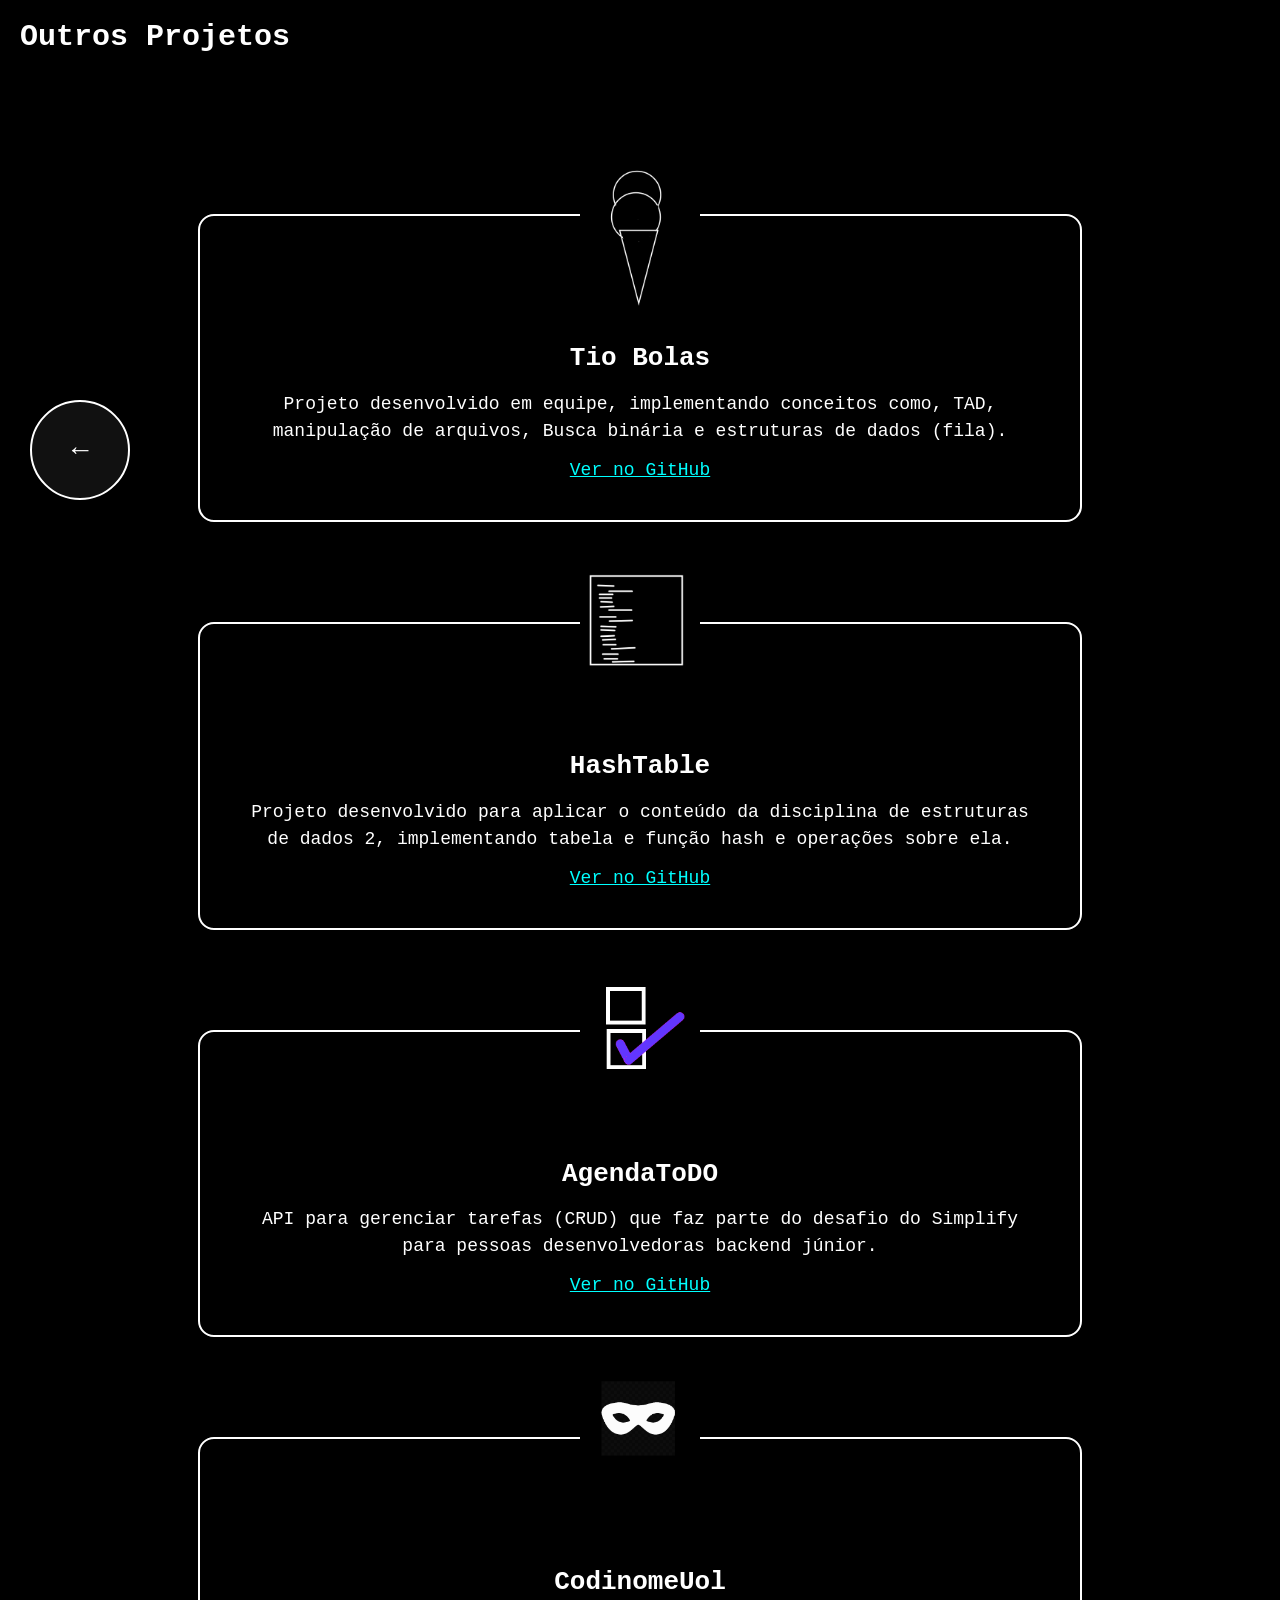
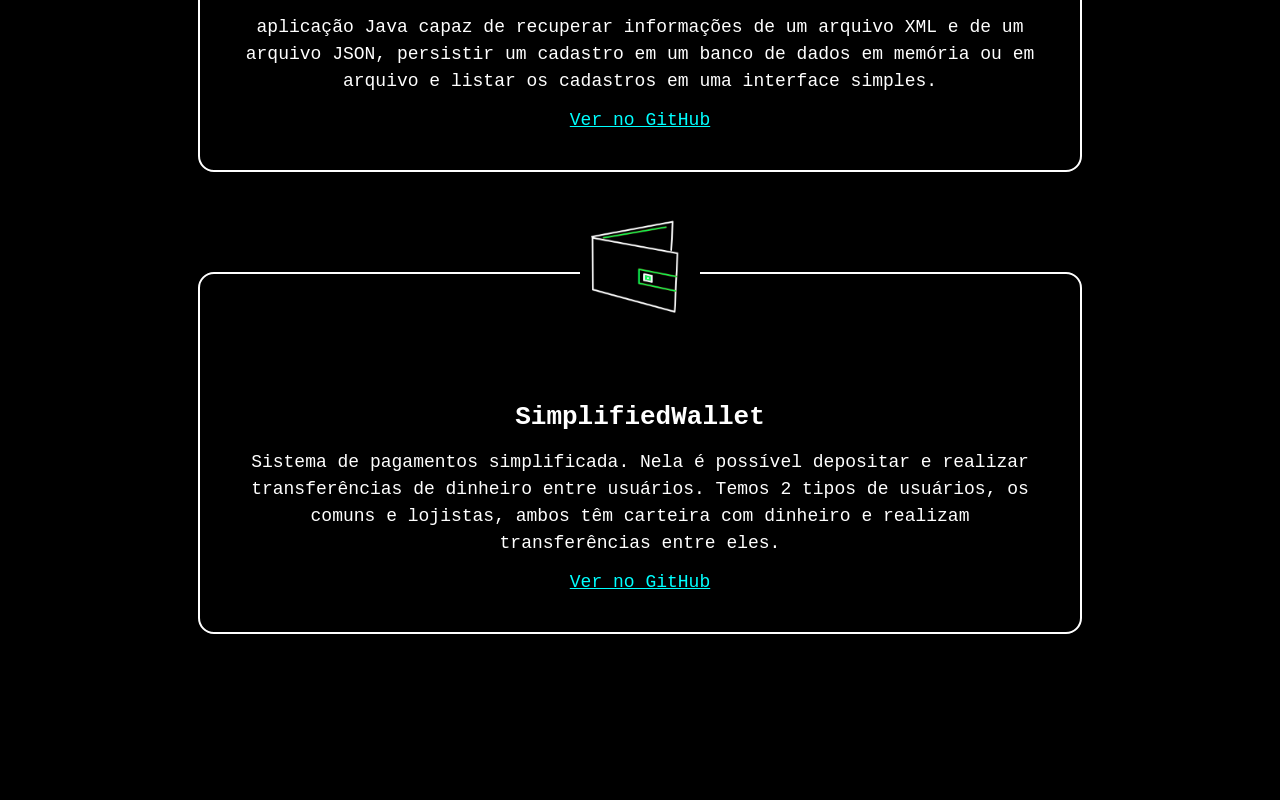
==== outros.html @ 55a20a5c "feat: connect git" ====
<!DOCTYPE html>
<html lang="pt-BR">
<head>
  <meta charset="UTF-8" />
  <title>Outros Projetos | Gustavo Henrique</title>
  <link rel="stylesheet" href="assets/css/style.css" />
</head>
<body class="tela-outros">
  <div class="outros-header">
    <span>Outros Projetos</span>
  </div>

  <button class="nav-arrow left" onclick="location.href='finance.html'">←</button>

  <main class="cards">
    <div class="project-card">
      <img src="assets/images/tiobolascard.png" alt="Projeto 1">
      <div>
        <h1>Tio Bolas</h1>
        <p>Projeto desenvolvido em equipe, implementando conceitos como, TAD, manipulação de arquivos, Busca binária e estruturas de dados (fila).</p>
        <a href="https://github.com/GustavoDaMassa/TioBolas" target="_blank">Ver no GitHub</a>
      </div>
    </div>

    <div class="project-card">
      <img src="assets/images/hashtablecard.png" alt="Projeto 2">
      <div>
        <h1>HashTable</h1>
        <p>Projeto desenvolvido para aplicar o conteúdo da disciplina de estruturas de dados 2, implementando tabela e função hash e operações sobre ela.</p>
        <a href="https://github.com/GustavoDaMassa/HashTable" target="_blank">Ver no GitHub</a>
      </div>
    </div>
    <div class="project-card">
      <img src="assets/images/agendacard.png" alt="Projeto 2">
      <div>
        <h1>AgendaToDO</h1>
        <p>API para gerenciar tarefas (CRUD) que faz parte do desafio do Simplify para pessoas desenvolvedoras backend júnior.</p>
        <a href="https://github.com/GustavoDaMassa/AgendaToDo" target="_blank">Ver no GitHub</a>
      </div>
    </div>
    <div class="project-card">
      <img src="assets/images/codinomecard.png" alt="Projeto 2">
      <div>
        <h1>CodinomeUol</h1>
        <p>aplicação Java capaz de recuperar informações de um arquivo XML e de um arquivo JSON, persistir um cadastro em um banco de dados em memória ou em arquivo e listar os cadastros em uma interface simples.</p>
        <a href="https://github.com/GustavoDaMassa/CodinomeUol" target="_blank">Ver no GitHub</a>
      </div>
    </div>
     <div class="project-card">
      <img src="assets/images/simplifiedwallet.png" alt="Projeto 2">
      <div>
        <h1>SimplifiedWallet</h1>
        <p>Sistema de pagamentos simplificada. Nela é possível depositar e realizar transferências de dinheiro entre usuários. Temos 2 tipos de usuários, os comuns e lojistas, ambos têm carteira com dinheiro e realizam transferências entre eles.</p>
        <a href="https://github.com/GustavoDaMassa/SimplifiedWallet" target="_blank">Ver no GitHub</a>
      </div>
    </div>
  </main>

  <script src="assets/js/main.js"></script>
</body>
</html>
---- assets/css/style.css ----
body {
  margin: 0;
  background: #000;
  color: #fff;
  font-family: monospace;
}

.top-nav {
  position: fixed;
  top: 20px;
  right: 40px;
}

.top-nav a {
  color: #fff;
  margin-left: 20px;
  text-decoration: none;
}

.tela-apresentacao .hero {
  background: #000;
  width: 60%;
  margin: 220px auto; 
  padding: 50px;
  text-align: center;
  border: 2px solid #fff; 
  border-radius: 12px;
}

.profile-pic {
  position: absolute;
  top: 50px; 
  left: 50%;
  transform: translateX(-50%);
  width: 220px;
  height: 220px;
  border-radius: 50%;
  background: url('../images/profile.jpg') center/cover no-repeat; 
  border: 4px solid #333; 
  z-index: 2;
}


.socials img {
  width: 40px;
  margin: 10px;
}

.tech-stack {
  display: flex;
  gap: 20px; 
  justify-content: center;
  flex-wrap: wrap;
  margin-top: 20px;
}

.tech-item {
  width: 130px;  
  height: 130px;
  background: #000;
  border: 2px solid #fff;
  border-radius: 10px;
  display: flex;        
  align-items: center;
  justify-content: center;
  overflow: hidden;     
}

.tech-item img {
  width: 100%;
  height: 100%;
  object-fit: cover;
}

.tech-text {
  font-size: 20px;
  line-height: 1.6;
  text-align: center; 
  max-width: 800px;
  margin: 0 auto 20px auto;
  color: #ddd; 
}


.nav-arrow {
  position: fixed;
  top: 50%;
  transform: translateY(-50%);
  background: #111;
  color: #fff;
  border: none;
  width: 100px; 
  height: 100px; 
  font-size: 28px;
  border: 2px solid #fff; 
  border-radius: 50%;
  cursor: pointer;
}

.nav-arrow.right {
  right: 30px;
}

.nav-arrow.left {
  left: 30px;
}


.tela-medias header, .tela-finance header {
  display: flex;
  justify-content: space-between;
  padding: 20px;
}

.menu-toggle {
  cursor: pointer;
}

.side-menu {
  display: none;
  position: absolute;
  top: 60px;
  right: 20px;
  background: #333;
  padding: 10px;
}

.side-menu ul {
  list-style: none;
  padding: 0;
  margin: 0;
}

.side-menu li {
  margin: 10px 0;
}

.tela-medias {
  background: #000;
}

.content-header {
  position: relative;
  margin-bottom: 20px;
}

.content-header .project-title {
  display: block;
  text-align: center;
  font-size: 36px;
  font-weight: bold;
}

.content-header .menu-toggle {
  position: absolute;
  right: 0;
  top: 0;
  cursor: pointer;
  font-size: 32px;
}

.tela-medias .content {
  background: #000; 
  width: 60%;
  margin: 20px auto;
  padding: 50px;
  border-radius: 12px;
  border: 2px solid #fff; 
  text-align: center;
  margin-top: 100px;
}

.project-logo {
  width: 300px;
  margin-bottom: 20px;
}

.video-placeholder {
  width: 1080px;
  max-width: 100%;
  height: auto; 
  margin: 30px auto;
  display: block; 
}


.tela-medias .content h2 {
  margin-top: 40px;
}

.tela-finance {
  background: #000; 
}

.tela-finance .content {
  background: #000;
  width: 60%; 
  margin: 20px auto;
  padding: 50px;
  border: 2px solid #fff;
  border-radius: 12px;
  text-align: center;
  margin-top: 100px;
}


.tela-finance .project-logo {
  width: 300px;
  margin-bottom: 20px;
}


.tela-finance .content h2 {
  margin-top: 40px;
}

.tela-finance .content-header {
  position: relative;
  margin-bottom: 20px;
}

.tela-finance .content-header .project-title {
  display: block;
  text-align: center;
  font-size: 36px;
  font-weight: bold;
}

.tela-finance .content-header .menu-toggle {
  position: absolute;
  right: 0;
  top: 0;
  cursor: pointer;
  font-size: 32px;
}

.tela-finance .video-placeholder {
  width: 1080px;
  max-width: 100%;
  height: auto;
  margin: 30px auto;
  display: block;
  background: none; 
}

.tela-outros {
  background: #000;
}


.outros-header span {
  display: block;
  text-align: left;
  margin-top: 20px;
  margin-left: 20px;
  font-size: 30px;
  font-weight: bold;
  margin-bottom: 40px;
}


.tela-outros .cards {
  display: flex;
  flex-direction: column;
  gap: 100px;
  padding: 40px;
  width: 80%;
  margin: 120px auto; 
}


.tela-outros .project-card {
  display: flex;
  flex-direction: column; 
  align-items: center;
  background: #000;
  padding: 40px;
  border-radius: 16px;
  width: 100%;
  max-width: 800px;
  margin: 0 auto;
  border: 2px solid #fff;
  position: relative; 
  overflow: visible; 
}

.tela-outros .project-card img {
  width: 120px; 
  margin-bottom: 20px;
  position: absolute;
  top: -60px; 
  background: #000; 
}


.tela-outros .project-card div {
  flex: 1;
  text-align: center;
  margin-top: 70px; 
}


.tela-outros .project-card p {
  margin: 0 0 15px 0;
  font-size: 18px;
  line-height: 1.5;
}


.tela-outros .project-card a {
  color: #00ffff;
  text-decoration: underline;
  display: inline-block;
  font-size: 18px;
}

.tela-medias .content {
  text-align: left;
  font-size: 18px;  
  line-height: 1.6; 
}

.tela-medias .content h2 {
  text-align: left; 
}

.tela-medias .content p,
.tela-medias .content ul {
  text-align: left; 
}


.tela-medias img {
  max-width: 25%;
  height: auto;
  display: block;
  margin: 20px auto; 
}

.project-logo {
  max-width: 300px; 
  width: 100%;      
  height: auto;
}


.tela-medias ul {
  margin-left: 20px; 
  font-size: 18px;   
}

.tela-medias li {
  margin-bottom: 8px; 
}

.tela-finance .content {
  text-align: left;
  font-size: 18px;  
  line-height: 1.6; 
}

.tela-finance .content h2 {
  text-align: left; 
}

.tela-finance .content p,
.tela-finance .content ul {
  text-align: left; 
}


.tela-finance img {
  max-width: 100%;
  height: auto;
  display: block;
  margin: 20px auto; 
}



.tela-finance ul {
  margin-left: 20px; 
  font-size: 18px;   
}

.tela-finance li {
  margin-bottom: 8px; 
}
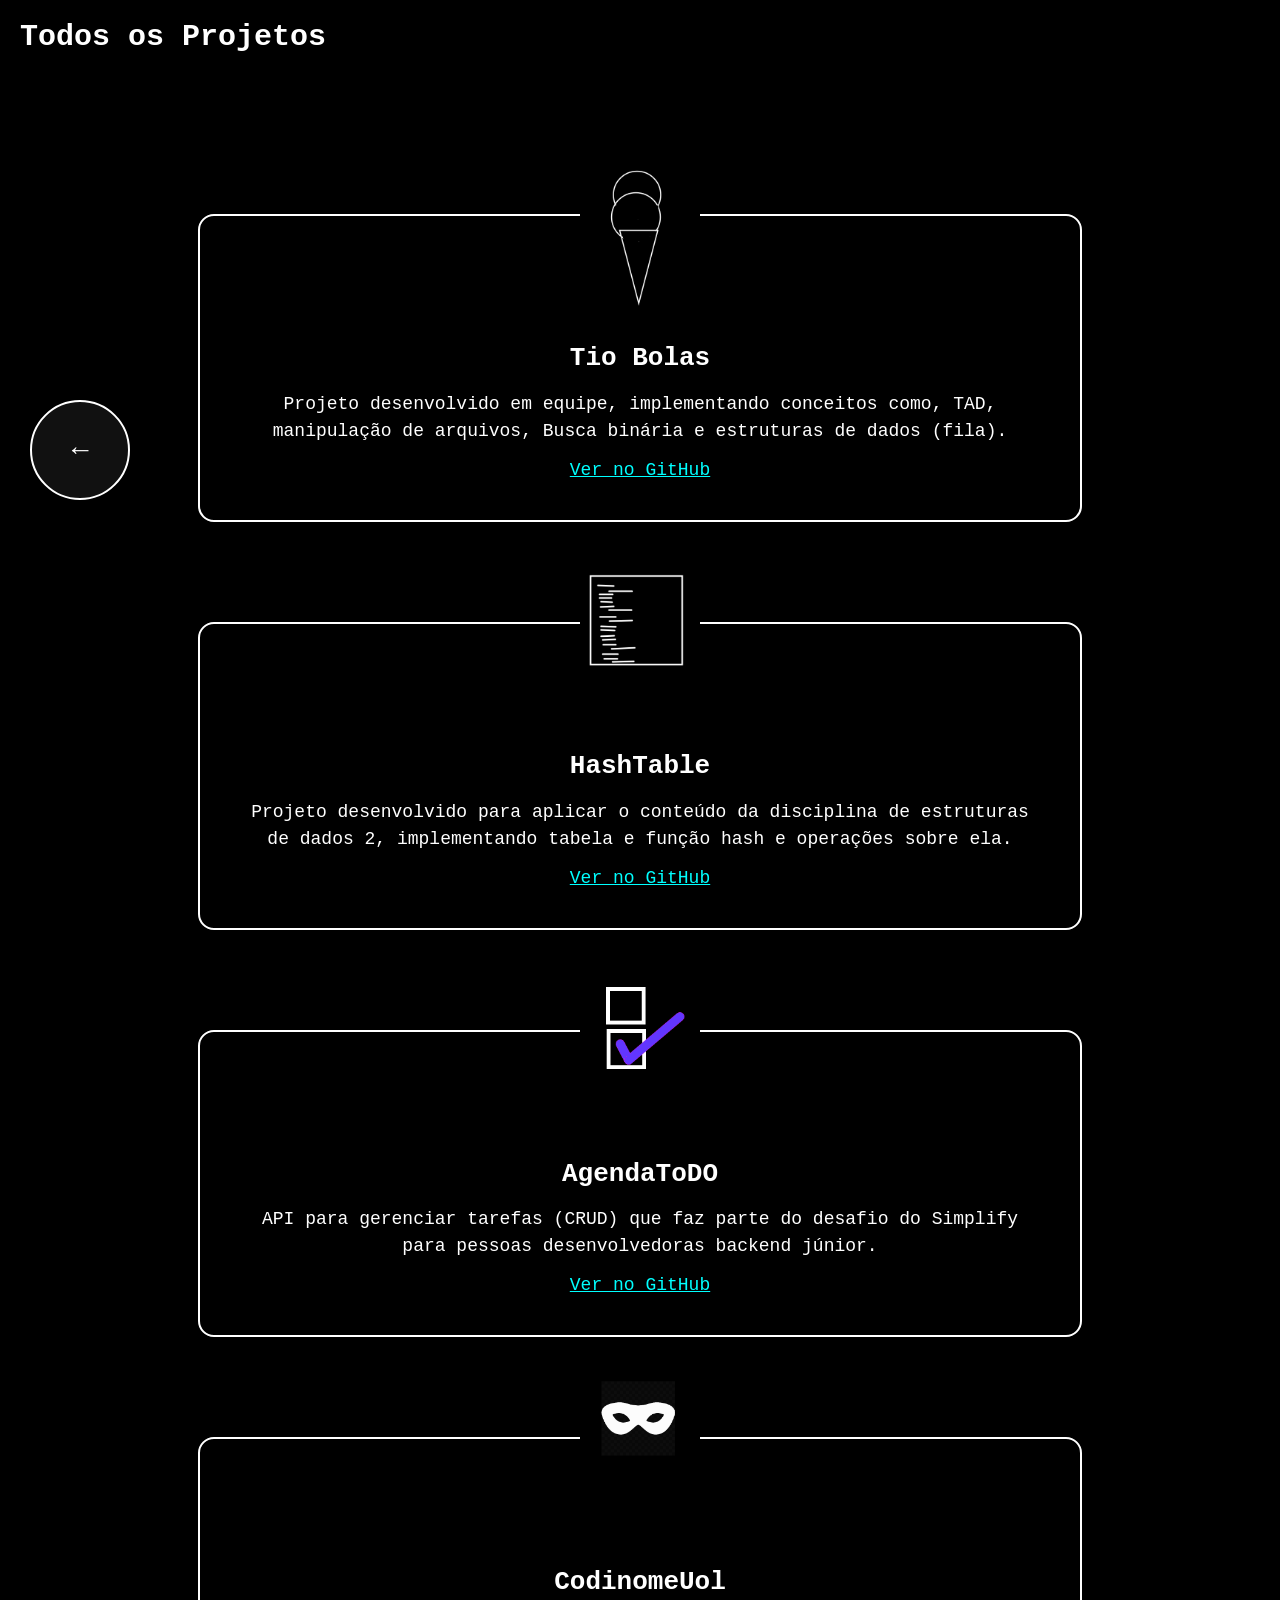
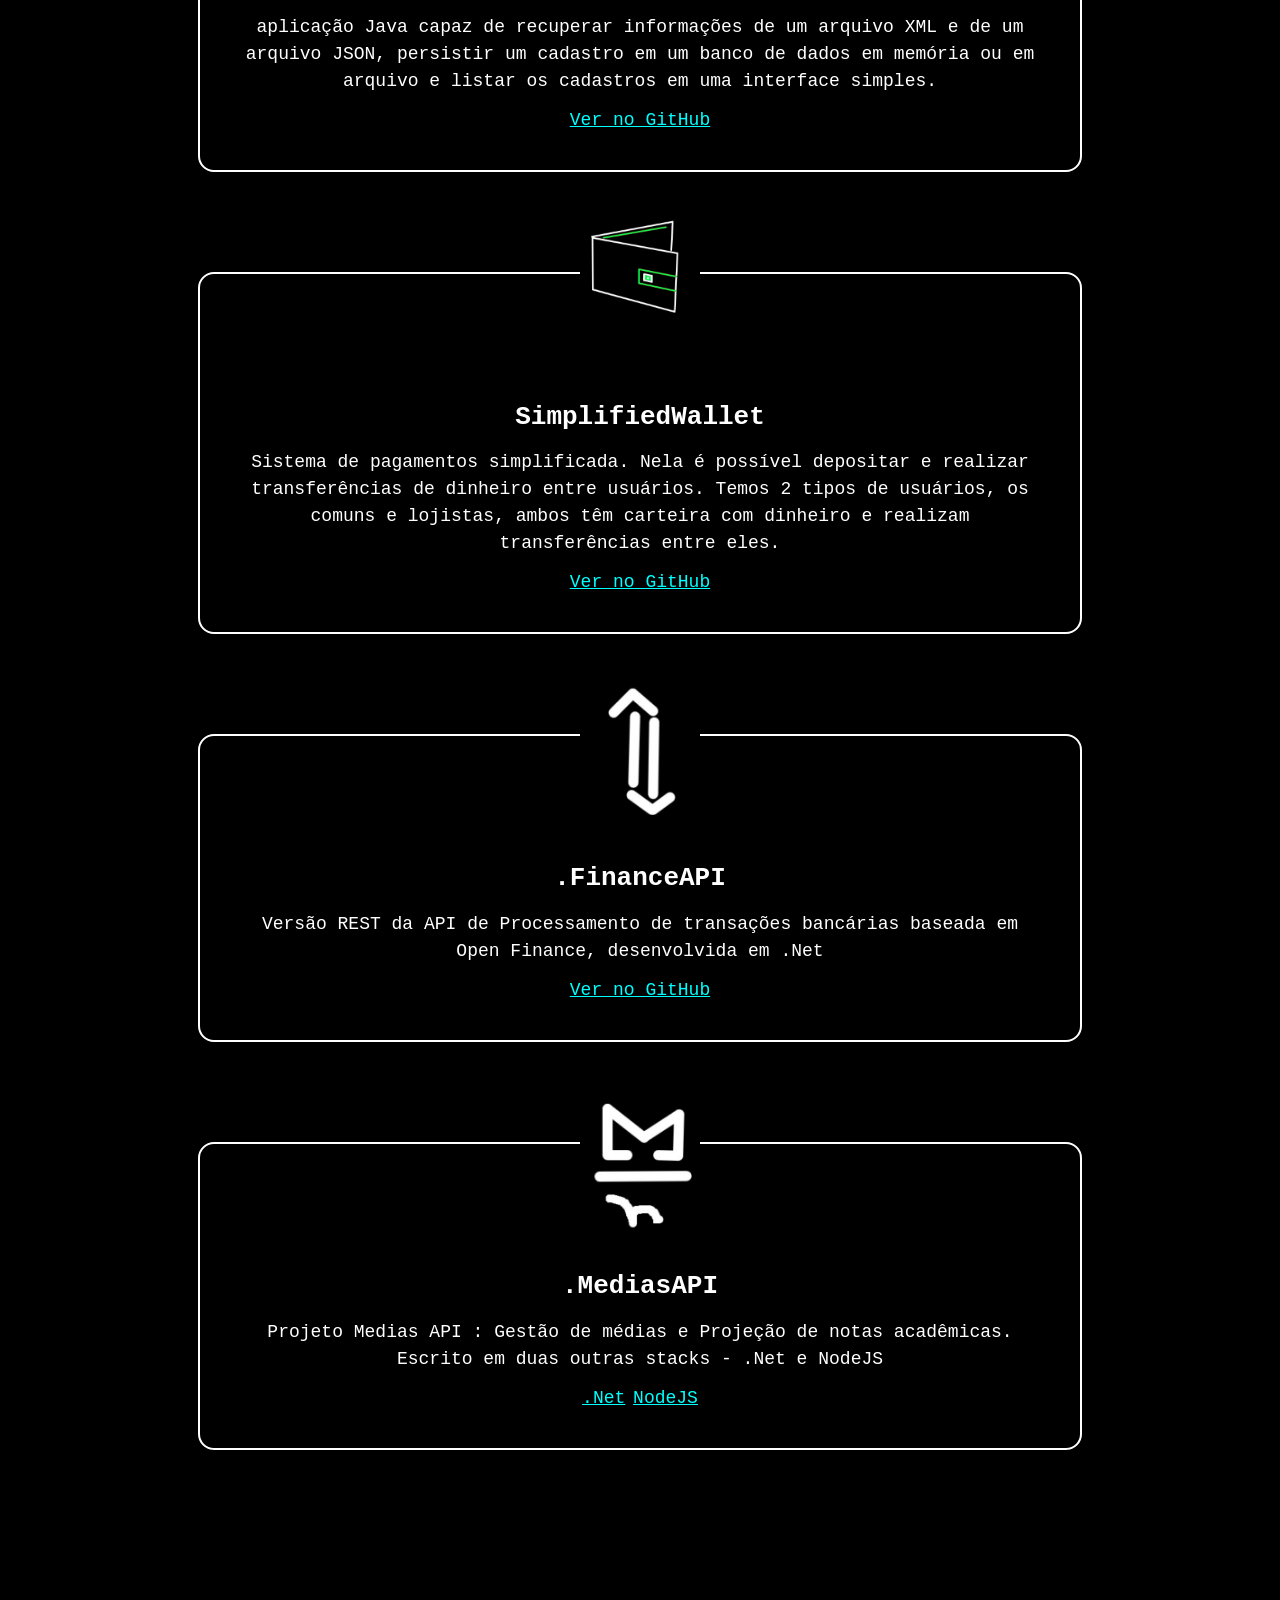
==== commit 15420881: "feat: add new cards to .MediasAPI e . .FinanceAPI and tech icons" ====
--- a/outros.html
+++ b/outros.html
@@ -7,7 +7,7 @@
 </head>
 <body class="tela-outros">
   <div class="outros-header">
-    <span>Outros Projetos</span>
+    <span>Todos os Projetos</span>
   </div>
 
   <button class="nav-arrow left" onclick="location.href='finance.html'">←</button>
@@ -54,6 +54,23 @@
         <a href="https://github.com/GustavoDaMassa/SimplifiedWallet" target="_blank">Ver no GitHub</a>
       </div>
     </div>
+    <div class="project-card">
+      <img src="assets/images/dotnetfinancecard.jpg" alt="Projeto 2">
+      <div>
+        <h1>.FinanceAPI</h1>
+        <p>Versão REST da API de Processamento de transações bancárias baseada em Open Finance, desenvolvida em .Net</p>
+        <a href="https://github.com/GustavoDaMassa/dotNetFinaAPI" target="_blank">Ver no GitHub</a>
+      </div>
+    </div>
+    <div class="project-card">
+      <img src="assets/images/dotnetmediascard.jpg" alt="Projeto 2">
+      <div>
+        <h1>.MediasAPI</h1>
+        <p>Projeto Medias API : Gestão de médias e Projeção de notas acadêmicas. Escrito em duas outras stacks - .Net e NodeJS</p>
+        <a href="https://github.com/GustavoDaMassa/dotNetMediasAPI" target="_blank">.Net</a>
+        <a href="https://github.com/GustavoDaMassa/nodeMediasAPI" target="_blank">NodeJS</a>
+      </div>
+    </div>
   </main>
 
   <script src="assets/js/main.js"></script>
